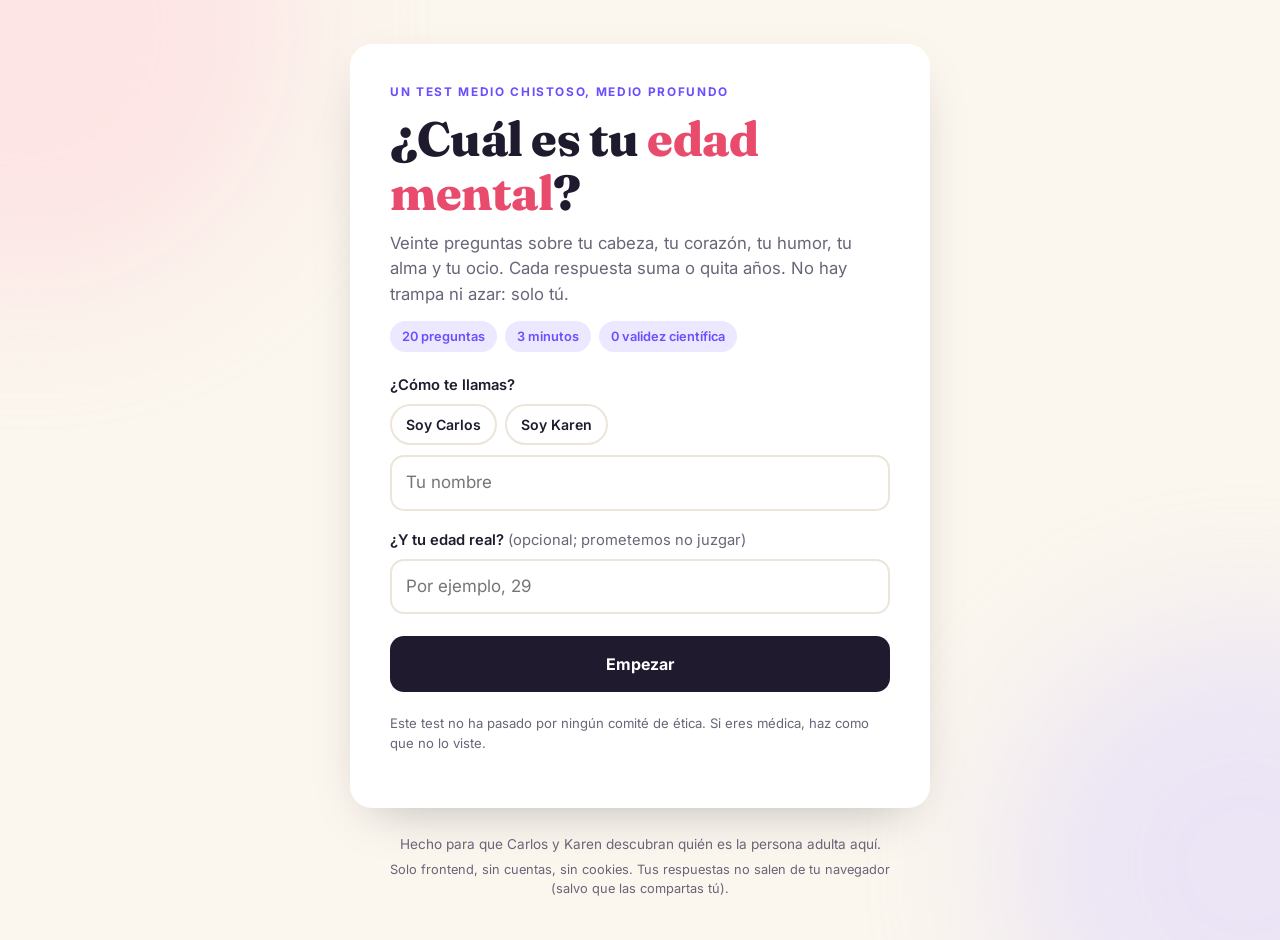
==== index.html @ acbaac38 "Crear test de edad mental (web solo frontend) Test de 20 preguntas deterministas en cinco temas (cab" ====
<!doctype html>
<html lang="es">
<head>
  <meta charset="utf-8">
  <meta name="viewport" content="width=device-width, initial-scale=1">
  <title>¿Cuál es tu edad mental?</title>
  <meta name="description" content="Un test de edad mental medio chistoso y medio profundo. 20 preguntas, 3 minutos, 0 validez científica.">
  <meta property="og:title" content="¿Cuál es tu edad mental?">
  <meta property="og:description" content="20 preguntas, 3 minutos, 0 validez científica. Hazlo y comparamos.">
  <meta property="og:type" content="website">
  <meta name="theme-color" content="#fbf6ee">
  <link rel="icon" href="data:image/svg+xml,%3Csvg xmlns='http://www.w3.org/2000/svg' viewBox='0 0 100 100'%3E%3Ctext y='.9em' font-size='90'%3E🧠%3C/text%3E%3C/svg%3E">
  <link rel="preconnect" href="https://fonts.googleapis.com">
  <link rel="preconnect" href="https://fonts.gstatic.com" crossorigin>
  <link href="https://fonts.googleapis.com/css2?family=Fraunces:opsz,wght@9..144,600;9..144,800&family=Inter:wght@400;500;600;700&display=swap" rel="stylesheet">
  <link rel="stylesheet" href="style.css">
</head>
<body>
  <div class="blob blob-a" aria-hidden="true"></div>
  <div class="blob blob-b" aria-hidden="true"></div>

  <main id="app" class="app" aria-live="polite"></main>

  <footer class="footer">
    <p>Hecho para que Carlos y Karen descubran quién es la persona adulta aquí.</p>
    <p class="tiny">Solo frontend, sin cuentas, sin cookies. Tus respuestas no salen de tu navegador (salvo que las compartas tú).</p>
  </footer>

  <script src="questions.js"></script>
  <script src="app.js"></script>
</body>
</html>
---- style.css ----
/* =====================================================================
   ¿Cuál es tu edad mental? — estilos
   ===================================================================== */

:root {
  --bg: #fbf6ee;
  --card: #ffffff;
  --ink: #1f1a2e;
  --muted: #6b6478;
  --line: #ece5da;
  --accent: #e94b6d;
  --accent-2: #6c4dff;
  --accent-soft: #fde8ed;
  --accent-2-soft: #ece8ff;
  --ok: #2c9c6a;
  --radius: 22px;
  --shadow: 0 18px 50px -24px rgba(31, 26, 46, .35);
  --font-head: 'Fraunces', Georgia, 'Times New Roman', serif;
  --font-body: 'Inter', system-ui, -apple-system, 'Segoe UI', Roboto, sans-serif;
}

* { box-sizing: border-box; }

html { -webkit-text-size-adjust: 100%; }

body {
  margin: 0;
  min-height: 100vh;
  background: var(--bg);
  color: var(--ink);
  font-family: var(--font-body);
  font-size: 17px;
  line-height: 1.5;
  overflow-x: hidden;
  position: relative;
}

.blob {
  position: fixed;
  border-radius: 50%;
  filter: blur(70px);
  opacity: .45;
  pointer-events: none;
  z-index: 0;
}
.blob-a { width: 60vw; height: 60vw; max-width: 520px; max-height: 520px; background: #ffd0da; top: -18vw; left: -18vw; }
.blob-b { width: 55vw; height: 55vw; max-width: 480px; max-height: 480px; background: #d9d0ff; bottom: -16vw; right: -16vw; }

.app {
  position: relative;
  z-index: 1;
  max-width: 620px;
  margin: 0 auto;
  padding: 28px 16px 12px;
}

.screen {
  background: var(--card);
  border-radius: var(--radius);
  box-shadow: var(--shadow);
  padding: 30px 24px;
  opacity: 0;
  transform: translateY(10px);
  transition: opacity .35s ease, transform .35s ease;
}
.screen.in { opacity: 1; transform: none; }

@media (min-width: 560px) {
  .app { padding: 44px 20px 16px; }
  .screen { padding: 40px 40px; }
}

/* ---------- tipografía ---------- */
h1, h2, h3 { font-family: var(--font-head); line-height: 1.12; margin: 0 0 12px; letter-spacing: -.01em; }
h1 { font-size: clamp(2.1rem, 7vw, 3rem); font-weight: 800; }
h2 { font-size: clamp(1.45rem, 5vw, 1.9rem); font-weight: 700; }
h3 { font-size: 1.1rem; font-weight: 700; margin-top: 30px; }
h1 em { font-style: normal; color: var(--accent); }
p { margin: 0 0 14px; }
.kicker { text-transform: uppercase; letter-spacing: .14em; font-size: .74rem; font-weight: 700; color: var(--accent-2); margin-bottom: 10px; }
.lead { font-size: 1.05rem; color: var(--muted); }
.muted { color: var(--muted); }
.tiny { font-size: .8rem; }

/* ---------- inicio ---------- */
.meta {
  list-style: none; padding: 0; margin: 0 0 22px;
  display: flex; flex-wrap: wrap; gap: 8px;
}
.meta li {
  background: var(--accent-2-soft); color: var(--accent-2);
  font-size: .8rem; font-weight: 600; padding: 6px 12px; border-radius: 999px;
}
.banner {
  background: var(--accent-soft);
  border: 1px solid #f8c7d2;
  border-radius: 14px;
  padding: 12px 14px;
  margin-bottom: 20px;
  font-size: .95rem;
}
form label { display: block; font-weight: 600; font-size: .92rem; margin: 18px 0 8px; }
form label .opt { font-weight: 400; color: var(--muted); }
input[type="text"], input[type="number"] {
  width: 100%;
  font: inherit;
  padding: 13px 14px;
  border: 2px solid var(--line);
  border-radius: 14px;
  background: #fff;
  color: var(--ink);
  transition: border-color .15s;
}
input:focus { outline: none; border-color: var(--accent-2); }
.chips { display: flex; gap: 8px; margin-bottom: 10px; flex-wrap: wrap; }
.chip {
  font: inherit; font-size: .88rem; font-weight: 600;
  padding: 8px 14px; border-radius: 999px; cursor: pointer;
  border: 2px solid var(--line); background: #fff; color: var(--ink);
  transition: all .15s;
}
.chip:hover, .chip:focus-visible { border-color: var(--accent); color: var(--accent); }
.disclaimer { margin-top: 22px; font-size: .82rem; color: var(--muted); }

/* ---------- botones ---------- */
.btn {
  font: inherit; font-weight: 700; font-size: 1rem;
  padding: 14px 22px; border-radius: 14px; cursor: pointer;
  border: 2px solid transparent; transition: transform .1s, box-shadow .15s, background .15s;
  display: inline-flex; align-items: center; justify-content: center; gap: 8px;
  text-decoration: none; text-align: center;
}
.btn:active { transform: scale(.98); }
.btn.primary { background: var(--ink); color: #fff; width: 100%; margin-top: 22px; }
.btn.primary:hover { box-shadow: 0 10px 24px -10px rgba(31, 26, 46, .6); }
.btn.accent { background: var(--accent); color: #fff; }
.btn.ghost { background: transparent; border-color: var(--line); color: var(--ink); }
.btn.ghost:hover { border-color: var(--ink); }
.btn.wa { background: #25d366; color: #fff; }
.actions { display: flex; flex-direction: column; gap: 10px; margin-top: 28px; }
.actions .btn { width: 100%; margin: 0; }

/* ---------- cuestionario ---------- */
.quiz-head { display: flex; justify-content: space-between; align-items: center; margin-bottom: 12px; }
.tag {
  background: var(--accent-2-soft); color: var(--accent-2);
  font-size: .8rem; font-weight: 700; padding: 6px 12px; border-radius: 999px;
}
.counter { font-size: .85rem; color: var(--muted); font-weight: 600; font-variant-numeric: tabular-nums; }
.progress { height: 6px; background: var(--line); border-radius: 999px; overflow: hidden; margin-bottom: 26px; }
.progress-bar { height: 100%; background: linear-gradient(90deg, var(--accent-2), var(--accent)); border-radius: 999px; transition: width .35s ease; }
.question { margin-bottom: 8px; }
.note { font-size: .85rem; color: var(--muted); font-style: italic; margin-bottom: 14px; }
.options { display: flex; flex-direction: column; gap: 10px; margin-top: 18px; }
.option {
  display: flex; align-items: flex-start; gap: 12px;
  width: 100%; text-align: left;
  font: inherit; font-size: 1rem; line-height: 1.4;
  padding: 14px 16px; border-radius: 16px; cursor: pointer;
  border: 2px solid var(--line); background: #fff; color: var(--ink);
  transition: border-color .15s, background .15s, transform .1s;
}
.option:hover, .option:focus-visible { border-color: var(--accent-2); background: #faf8ff; outline: none; }
.option:active { transform: scale(.99); }
.option.selected { border-color: var(--accent); background: var(--accent-soft); }
.option:disabled { cursor: default; }
.option .key {
  flex: 0 0 auto;
  width: 28px; height: 28px; border-radius: 9px;
  display: inline-flex; align-items: center; justify-content: center;
  background: var(--line); color: var(--muted);
  font-size: .8rem; font-weight: 700; margin-top: 1px;
}
.option.selected .key { background: var(--accent); color: #fff; }
.quiz-foot { margin-top: 22px; display: flex; justify-content: space-between; }
.quiz-foot .btn { padding: 10px 16px; font-size: .9rem; }

/* ---------- resultado ---------- */
.big-age {
  display: flex; align-items: baseline; gap: 10px; margin: 6px 0 14px;
  font-family: var(--font-head);
}
.big-age .num {
  font-size: clamp(5rem, 24vw, 8rem); font-weight: 800; line-height: .95; letter-spacing: -.03em;
  background: linear-gradient(120deg, var(--accent-2), var(--accent));
  -webkit-background-clip: text; background-clip: text; color: transparent;
}
.big-age .unit { font-size: 1.4rem; color: var(--muted); font-weight: 600; }
.profile-title { color: var(--ink); }
.real-age {
  background: #fbf6ee; border-radius: 14px; padding: 12px 14px; font-size: .95rem; margin-top: 16px;
}
.topics { list-style: none; padding: 0; margin: 0; display: flex; flex-direction: column; gap: 16px; }
.topic-row { display: flex; justify-content: space-between; align-items: baseline; gap: 12px; margin-bottom: 6px; font-weight: 600; }
.topic-row > span:first-child { flex: 1 1 auto; }
.topic-row strong { font-family: var(--font-head); font-size: 1.15rem; white-space: nowrap; }
.topic-row .desc { font-weight: 400; color: var(--muted); font-size: .8rem; margin-left: 6px; }
.bar-track { height: 10px; background: var(--line); border-radius: 999px; overflow: hidden; }
.bar-fill {
  height: 100%; width: 0; border-radius: 999px;
  background: linear-gradient(90deg, var(--accent-2), var(--accent));
  transition: width .9s cubic-bezier(.2, .8, .2, 1);
}
.topic-note { font-size: .9rem; color: var(--muted); margin: 8px 0 0; }
.quote {
  margin: 30px 0 0; padding: 18px 20px;
  border-left: 4px solid var(--accent); background: var(--accent-soft); border-radius: 0 16px 16px 0;
  font-family: var(--font-head); font-size: 1.15rem; line-height: 1.4;
}
.share-panel {
  margin-top: 18px; padding: 18px; border-radius: 16px; background: #fbf6ee;
  display: flex; flex-direction: column; gap: 10px;
}
.share-panel p { margin: 0 0 6px; font-size: .95rem; }
.share-panel .btn { width: 100%; margin: 0; font-size: .95rem; padding: 12px 16px; }
.share-url {
  font-size: .78rem; word-break: break-all; color: var(--muted);
  background: #fff; border: 1px solid var(--line); border-radius: 10px; padding: 8px 10px;
}
.toast { font-size: .85rem; color: var(--ok); font-weight: 600; min-height: 1.2em; margin: 0; }

/* ---------- comparación ---------- */
.vs { color: var(--muted); font-weight: 400; font-size: .7em; margin: 0 8px; }
.duo { display: grid; grid-template-columns: 1fr 1fr; gap: 12px; margin: 18px 0; }
.duo-card {
  background: #fbf6ee; border-radius: 18px; padding: 16px 12px; text-align: center;
  display: flex; flex-direction: column; gap: 4px;
}
.duo-card .duo-name { font-weight: 700; }
.duo-card .duo-age { font-family: var(--font-head); font-size: 3rem; font-weight: 800; line-height: 1; }
.duo-card:first-child .duo-age { color: var(--accent-2); }
.duo-card:last-child .duo-age { color: var(--accent); }
.duo-card .duo-title { font-size: .8rem; color: var(--muted); }
.verdict { font-family: var(--font-head); font-size: 1.2rem; line-height: 1.35; }
.compat {
  display: flex; align-items: center; gap: 16px; margin-top: 22px;
  padding: 16px; border-radius: 18px; background: var(--accent-2-soft);
}
.compat-ring {
  flex: 0 0 auto; width: 84px; height: 84px; border-radius: 50%;
  display: flex; align-items: center; justify-content: center;
  background: conic-gradient(var(--accent-2) calc(var(--p) * 1%), #fff 0);
  position: relative;
}
.compat-ring::after {
  content: ''; position: absolute; inset: 9px; border-radius: 50%; background: var(--accent-2-soft);
}
.compat-ring span { position: relative; z-index: 1; font-family: var(--font-head); font-weight: 800; font-size: 1.35rem; }
.compat p { margin: 0; font-size: .95rem; }
.compat p strong { display: block; font-size: 1rem; margin-bottom: 2px; }
.duo-topic { margin-bottom: 18px; }
.duo-topic .label { font-weight: 600; margin-bottom: 8px; display: flex; justify-content: space-between; }
.duo-bars { display: flex; flex-direction: column; gap: 6px; }
.duo-bar { display: grid; grid-template-columns: 70px 1fr 36px; align-items: center; gap: 8px; font-size: .85rem; }
.duo-bar .who { font-weight: 600; white-space: nowrap; overflow: hidden; text-overflow: ellipsis; }
.duo-bar .n { text-align: right; font-variant-numeric: tabular-nums; color: var(--muted); }
.duo-bar .bar-track { height: 8px; }
.duo-bar.a .bar-fill { background: var(--accent-2); }
.duo-bar.b .bar-fill { background: var(--accent); }
.duo-line { font-size: .9rem; color: var(--muted); margin: 8px 0 0; }
.qlist { list-style: none; padding: 0; margin: 0; display: flex; flex-direction: column; gap: 12px; }
.qlist li { background: #fbf6ee; border-radius: 14px; padding: 12px 14px; font-size: .92rem; }
.qlist .q { font-weight: 600; margin-bottom: 6px; }
.qlist .ans { margin: 2px 0; color: var(--muted); }
.qlist .ans b { color: var(--ink); }
.qlist .ans.a b { color: var(--accent-2); }
.qlist .ans.b b { color: var(--accent); }

/* ---------- pie ---------- */
.footer { position: relative; z-index: 1; text-align: center; color: var(--muted); font-size: .85rem; padding: 10px 20px 36px; max-width: 560px; margin: 0 auto; }
.footer p { margin: 0 0 6px; }

@media (prefers-reduced-motion: reduce) {
  .screen, .bar-fill, .progress-bar { transition: none; }
}
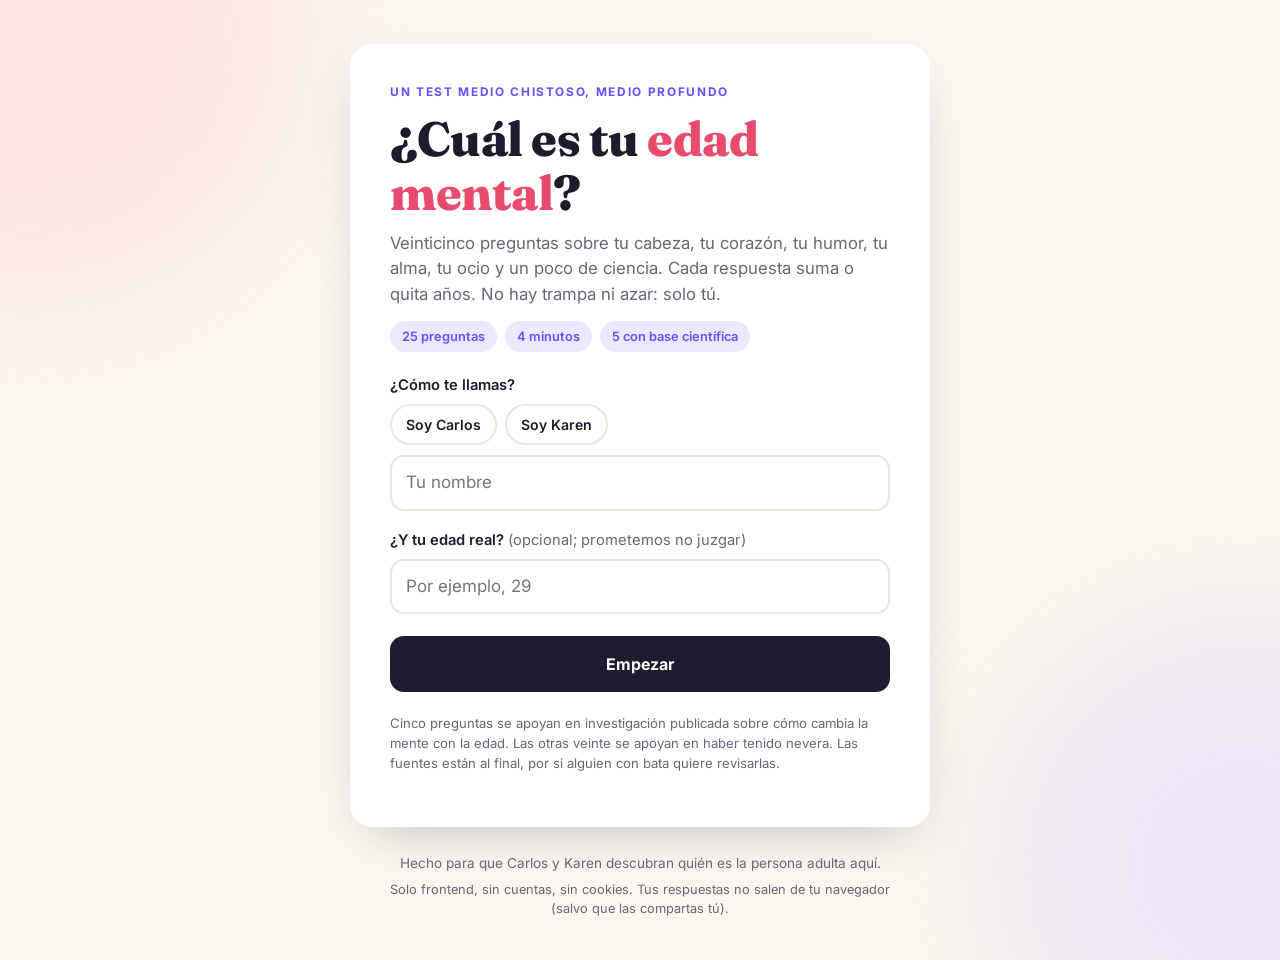
==== commit 4d0a40ac: "Añadir tema Ciencia con cinco preguntas con base en investigación Se quita la coletilla de «0 valide" ====
--- a/index.html
+++ b/index.html
@@ -4,9 +4,9 @@
   <meta charset="utf-8">
   <meta name="viewport" content="width=device-width, initial-scale=1">
   <title>¿Cuál es tu edad mental?</title>
-  <meta name="description" content="Un test de edad mental medio chistoso y medio profundo. 20 preguntas, 3 minutos, 0 validez científica.">
+  <meta name="description" content="Un test de edad mental medio chistoso y medio profundo. 25 preguntas, 4 minutos, cinco de ellas con base científica.">
   <meta property="og:title" content="¿Cuál es tu edad mental?">
-  <meta property="og:description" content="20 preguntas, 3 minutos, 0 validez científica. Hazlo y comparamos.">
+  <meta property="og:description" content="25 preguntas, 4 minutos, cinco con base científica. Hazlo y comparamos.">
   <meta property="og:type" content="website">
   <meta name="theme-color" content="#fbf6ee">
   <link rel="icon" href="data:image/svg+xml,%3Csvg xmlns='http://www.w3.org/2000/svg' viewBox='0 0 100 100'%3E%3Ctext y='.9em' font-size='90'%3E🧠%3C/text%3E%3C/svg%3E">
--- a/style.css
+++ b/style.css
@@ -266,6 +266,13 @@
 .qlist .ans.a b { color: var(--accent-2); }
 .qlist .ans.b b { color: var(--accent); }
 
+/* ---------- ciencia ---------- */
+.small { font-size: .92rem; }
+.sci-note { color: var(--accent-2); font-style: normal; font-weight: 600; font-size: .82rem; }
+.sci-list .sci { margin: 8px 0 4px; color: var(--ink); }
+.sci-list .src { margin: 0; font-size: .82rem; color: var(--muted); }
+.sci-list .src a { color: var(--accent-2); font-weight: 600; }
+
 /* ---------- pie ---------- */
 .footer { position: relative; z-index: 1; text-align: center; color: var(--muted); font-size: .85rem; padding: 10px 20px 36px; max-width: 560px; margin: 0 auto; }
 .footer p { margin: 0 0 6px; }
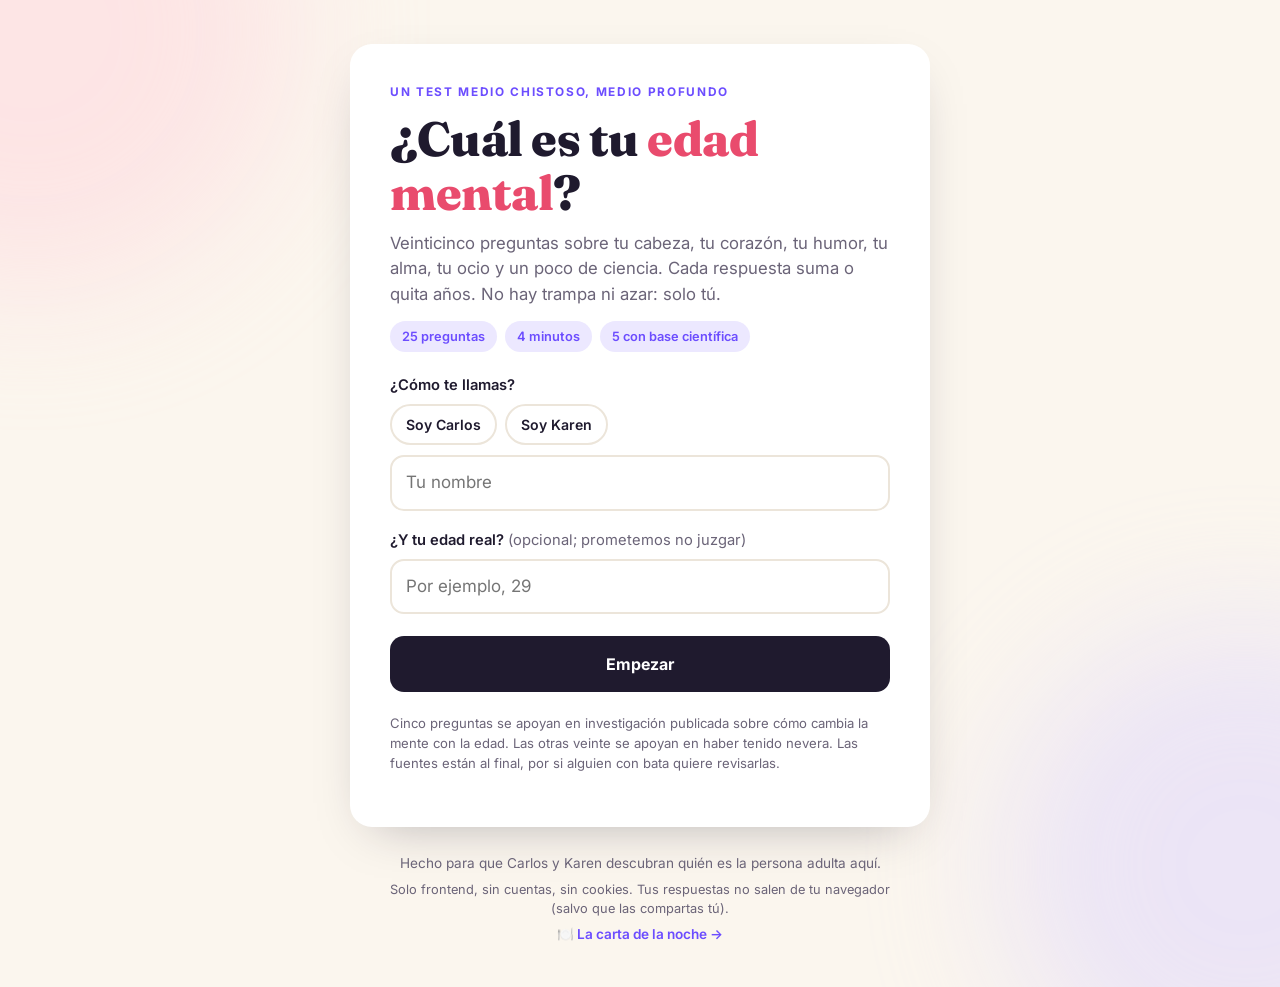
==== commit fe7868d3: "Añadir La carta de la noche: app de cita en cita/ Segunda app, solo frontend, para una cita de cena " ====
--- a/index.html
+++ b/index.html
@@ -24,6 +24,7 @@
   <footer class="footer">
     <p>Hecho para que Carlos y Karen descubran quién es la persona adulta aquí.</p>
     <p class="tiny">Solo frontend, sin cuentas, sin cookies. Tus respuestas no salen de tu navegador (salvo que las compartas tú).</p>
+    <p><a class="footer-link" href="cita/">🍽️ La carta de la noche →</a></p>
   </footer>
 
   <script src="questions.js"></script>
--- a/style.css
+++ b/style.css
@@ -276,6 +276,8 @@
 /* ---------- pie ---------- */
 .footer { position: relative; z-index: 1; text-align: center; color: var(--muted); font-size: .85rem; padding: 10px 20px 36px; max-width: 560px; margin: 0 auto; }
 .footer p { margin: 0 0 6px; }
+.footer-link { color: var(--accent-2); font-weight: 600; text-decoration: none; }
+.footer-link:hover { text-decoration: underline; }
 
 @media (prefers-reduced-motion: reduce) {
   .screen, .bar-fill, .progress-bar { transition: none; }
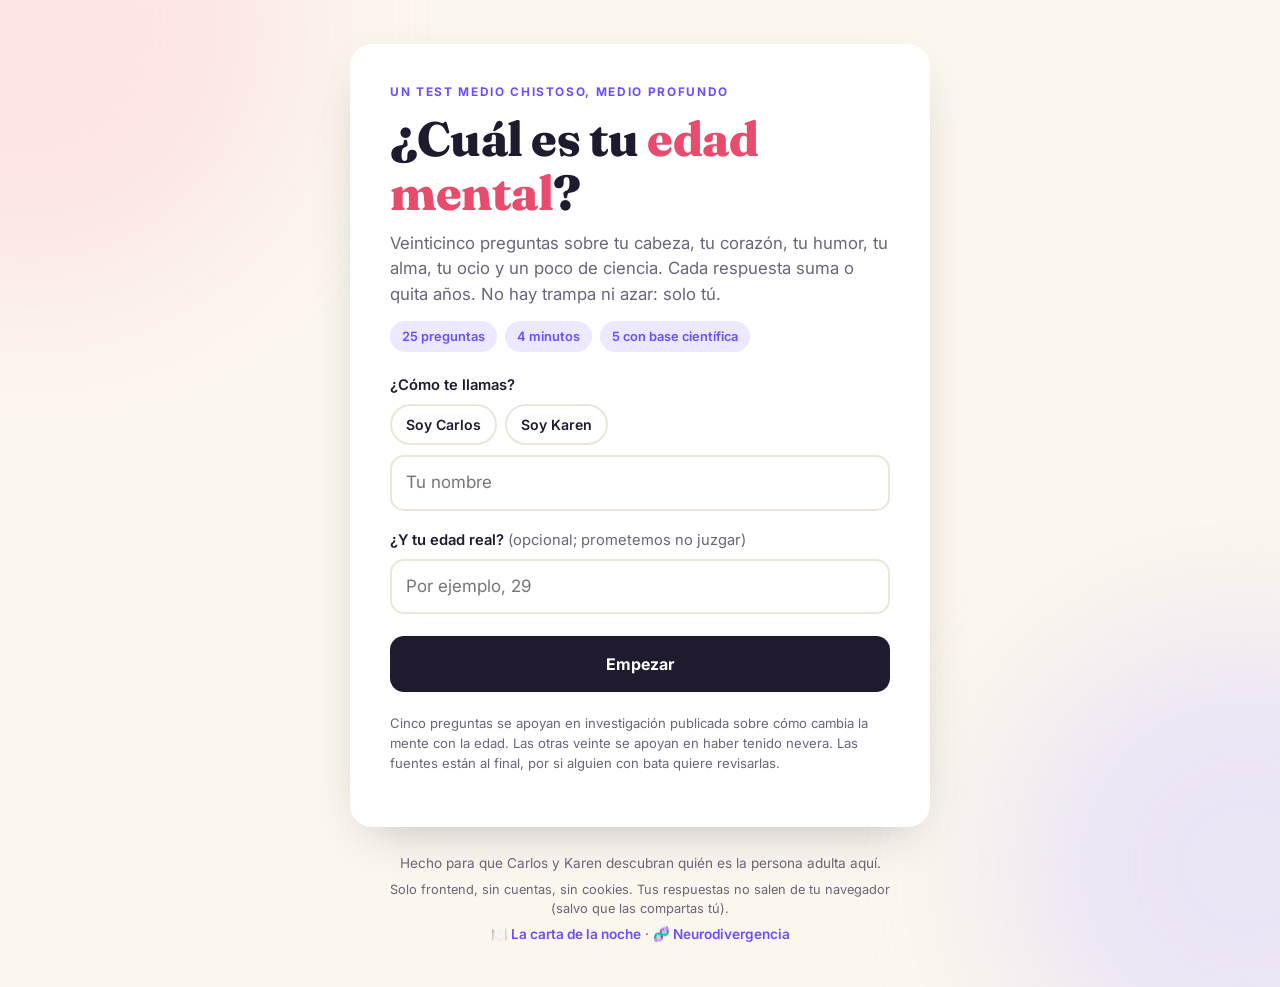
==== commit b5c2ab98: "Convertir espectro/ en Neurodivergencia: AQ, ASRS v1.1 y CAT-Q El Autistómetro pasa a ser el primero" ====
--- a/index.html
+++ b/index.html
@@ -24,7 +24,7 @@
   <footer class="footer">
     <p>Hecho para que Carlos y Karen descubran quién es la persona adulta aquí.</p>
     <p class="tiny">Solo frontend, sin cuentas, sin cookies. Tus respuestas no salen de tu navegador (salvo que las compartas tú).</p>
-    <p><a class="footer-link" href="cita/">🍽️ La carta de la noche →</a></p>
+    <p><a class="footer-link" href="cita/">🍽️ La carta de la noche</a> · <a class="footer-link" href="espectro/">🧬 Neurodivergencia</a></p>
   </footer>
 
   <script src="questions.js"></script>
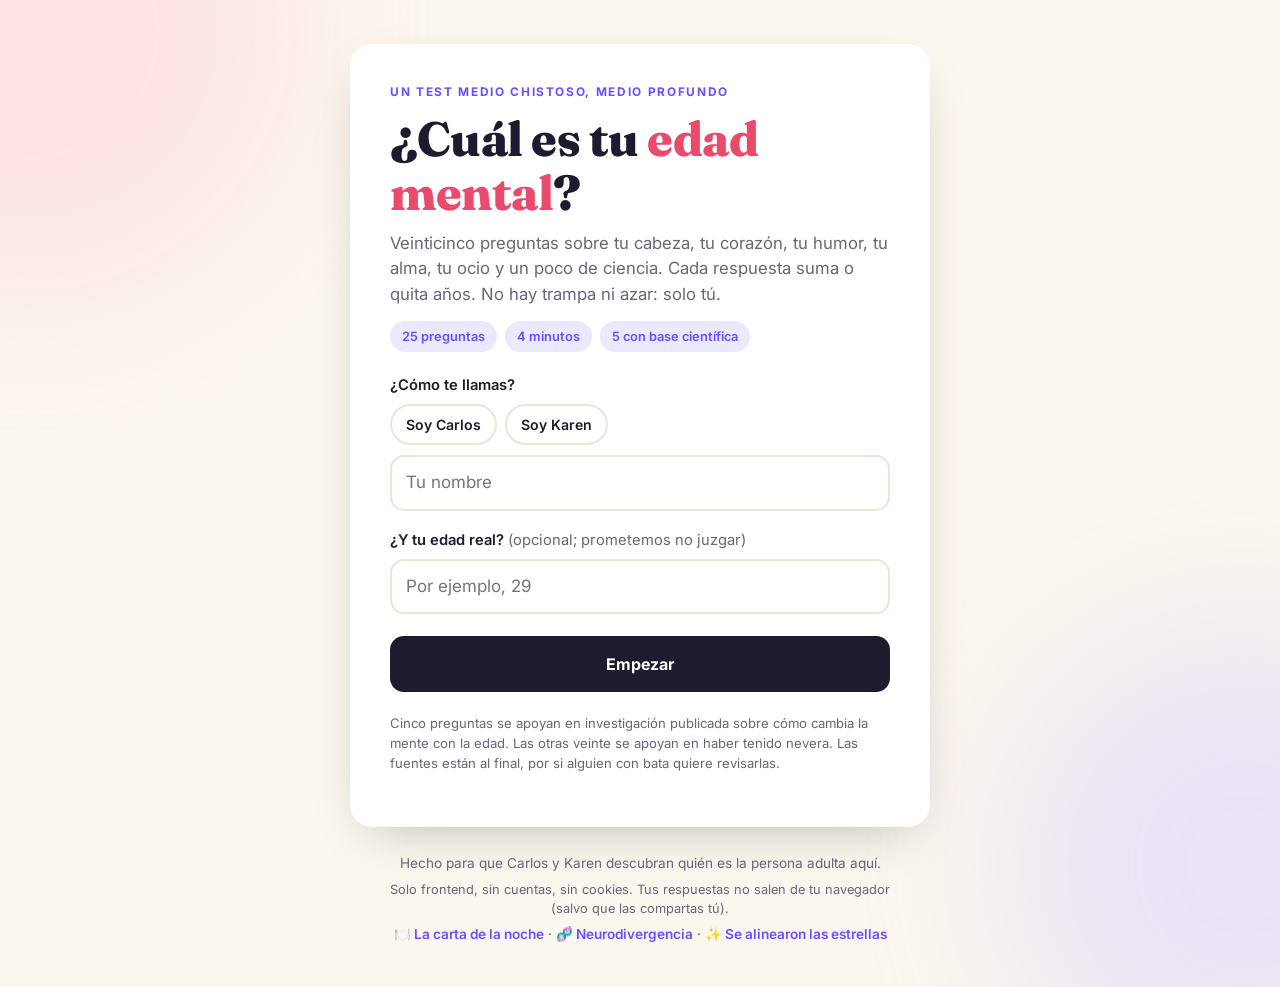
==== commit bb7cc227: "Añadir Se alinearon las estrellas: capa 4 en estrellas/ Seis rondas para pensar juntos si emigramos," ====
--- a/index.html
+++ b/index.html
@@ -24,7 +24,7 @@
   <footer class="footer">
     <p>Hecho para que Carlos y Karen descubran quién es la persona adulta aquí.</p>
     <p class="tiny">Solo frontend, sin cuentas, sin cookies. Tus respuestas no salen de tu navegador (salvo que las compartas tú).</p>
-    <p><a class="footer-link" href="cita/">🍽️ La carta de la noche</a> · <a class="footer-link" href="espectro/">🧬 Neurodivergencia</a></p>
+    <p><a class="footer-link" href="cita/">🍽️ La carta de la noche</a> · <a class="footer-link" href="espectro/">🧬 Neurodivergencia</a> · <a class="footer-link" href="estrellas/">✨ Se alinearon las estrellas</a></p>
   </footer>
 
   <script src="questions.js"></script>
